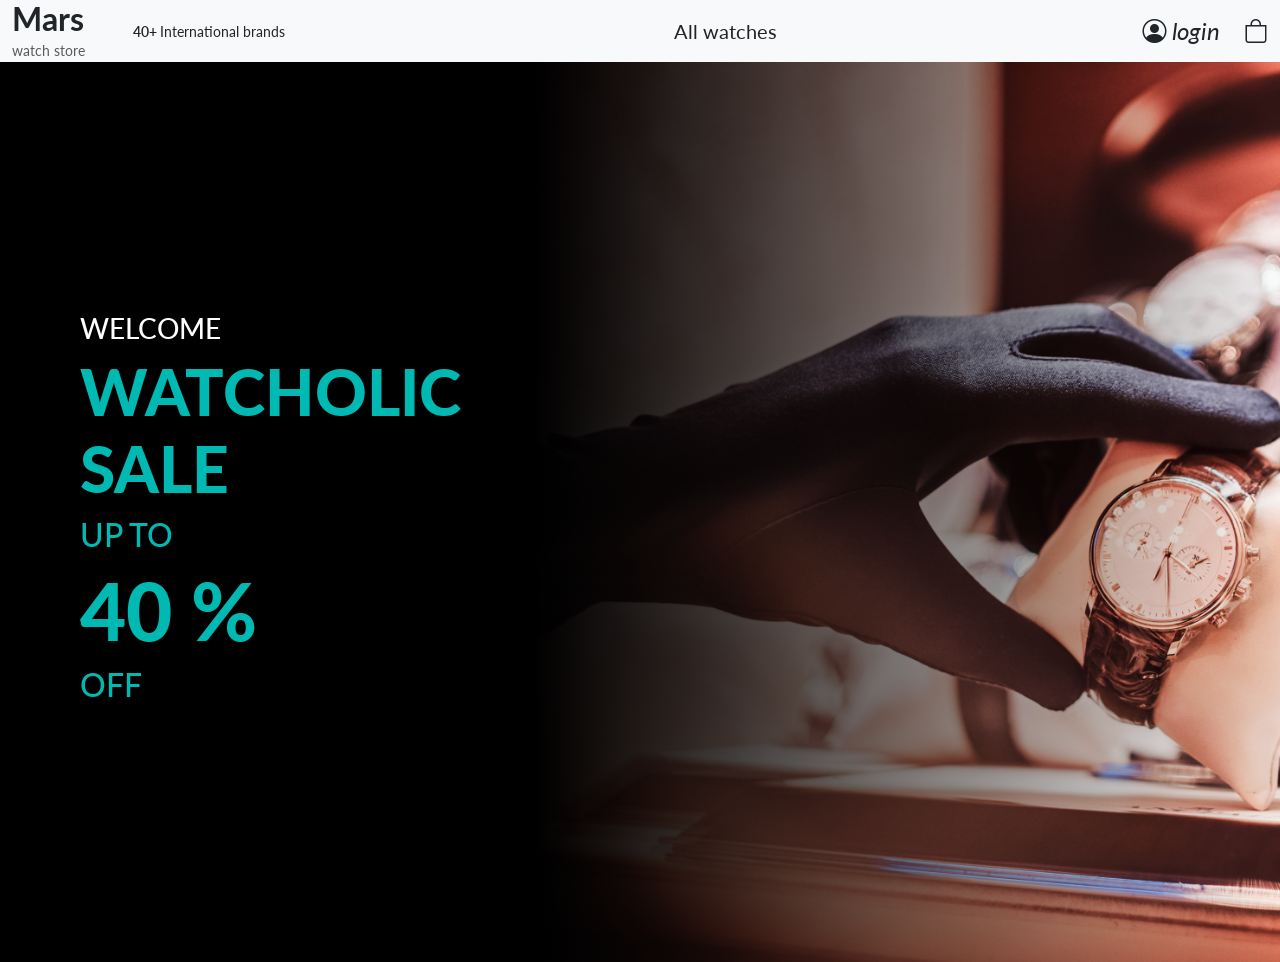
==== public/index.html @ af78f331 "LandingPagev1" ====
<!-- REMEMBER TO WORK ON YOUR BRANCH -->

<!doctype html>
<html lang="en">
  <head>
    <meta charset="utf-8">
    <meta name="viewport" content="width=device-width, initial-scale=1">
    <title>MARS watch store</title>
    <link href="https://cdn.jsdelivr.net/npm/bootstrap@5.3.8/dist/css/bootstrap.min.css" rel="stylesheet" integrity="sha384-sRIl4kxILFvY47J16cr9ZwB07vP4J8+LH7qKQnuqkuIAvNWLzeN8tE5YBujZqJLB" crossorigin="anonymous">
    <link rel="stylesheet" href="./css/landingpage.css">
     <link
      rel="stylesheet" href="https://cdn.jsdelivr.net/npm/bootstrap-icons@1.11.1/font/bootstrap-icons.css"/>
  </head>
  <body class="bg-light">
     <header class="header-custom d-flex align-items-center shadow-sm">
      <div class="container-fluid d-flex align-items-center">
        <div class="me-5">
          <h2 class="m-0 fw-bold">Mars</h2>
          <small class="text-muted">watch store</small>
        </div>

        <span class="me-4 small fw-semibold"
          >40+ <span class="fw-normal">International brands</span></span
        >

        <nav class="d-flex gap-5 ms-auto me-auto menu-links">
          <a href="#" class="nav-link fs-5">All watches</a>
        
        </nav>

        <div class="d-flex gap-4 iconos">
        
          <i class="bi bi-person-circle fs-4"> login</i>
          <i class="bi bi-bag fs-4"></i>
        </div>
      </div>
    </header>

    <main>
      <div class="hero-landing">

          <div class="col-5 header-banner" >
           
              <h3 style="color: white; text-align: center ;">WELCOME</h3>
              <h1 style="color: #00B9B3;text-align: start ; font-weight:900; font-size: 4rem;">WATCHOLIC SALE</h1>

            <div class="row">

              <h2 style="text-align: start ; color: #00B9B3;">UP TO</h2>
              <h1 style="text-align: start; color: #00B9B3; font-weight:900; font-size: 5rem;">40 %</h1>
              <h2 style="text-align: start; color: #00B9B3;">OFF</h2>
            </div>
          
          </div>
          
          <div class="col-7 banner-wrapper">
            <div class="banner-overlay"></div>
            <img class="banner-img" src="./assets/banner.jpg" alt="">
            </div>
      </div>
    </main>

    <script src="https://cdn.jsdelivr.net/npm/bootstrap@5.3.8/dist/js/bootstrap.bundle.min.js" integrity="sha384-FKyoEForCGlyvwx9Hj09JcYn3nv7wiPVlz7YYwJrWVcXK/BmnVDxM+D2scQbITxI" crossorigin="anonymous"></script>
  </body>
</html>
---- public/css/landingpage.css ----
@import url('https://fonts.googleapis.com/css2?family=Lato:ital,wght@0,100;0,300;0,400;0,700;0,900;1,100;1,300;1,400;1,700;1,900&display=swap');

* {
  margin: 0;
  padding: 0;
  box-sizing: border-box;
  font-family: "Lato", sans-serif;
}

.hero-landing{

  display: flex;
  flex-direction: row;
  align-items: center;
  justify-content: center;
}

.header-banner{
  
   display: flex;
  align-items: start;
  justify-content: center;
  flex-direction:column;
  padding-left: 5rem;
   height: 100vh; 
  background-color: black;
}
.banner-wrapper {
    height: 100vh;
    position: relative;       /* necesario para overlay */
    overflow: hidden;
}

/* La imagen recortada tipo máscara */
.banner-img {
    height: 100%;
    object-fit: cover;
    object-position: center;
    display: block;
}

/* Capa negra degradada de arriba a abajo */
.banner-overlay {
    position: absolute;
    top: 0;
    left: 0;
    width: 100%;
    height: 100%;

    background: linear-gradient(
        to right,
        rgba(0, 0, 0, 1) 0%,      /* negro sólido a la izquierda */
        rgba(0, 0, 0, 0.4) 60%,   /* va desapareciendo hacia la derecha */
        rgba(0, 0, 0, 0) 100%     /* transparente a la derecha */
    );

    pointer-events: none;
}
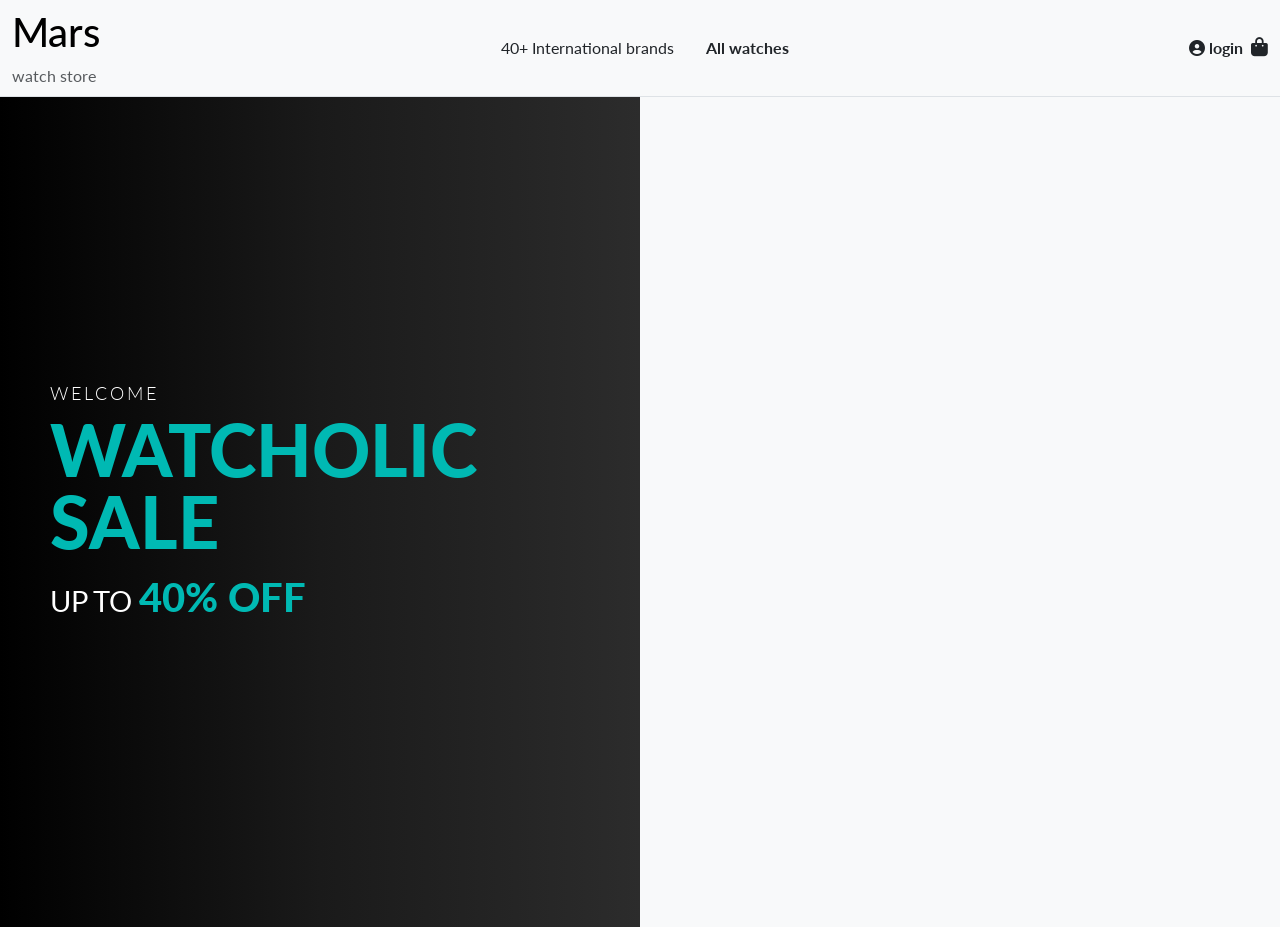
==== commit cbde4cb8: "[ADDED] Agregué el front de la página de inicio" ====
--- a/public/index.html
+++ b/public/index.html
@@ -8,59 +8,74 @@
     <meta name="viewport" content="width=device-width, initial-scale=1">
     <title>MARS watch store</title>
     <link href="https://cdn.jsdelivr.net/npm/bootstrap@5.3.8/dist/css/bootstrap.min.css" rel="stylesheet" integrity="sha384-sRIl4kxILFvY47J16cr9ZwB07vP4J8+LH7qKQnuqkuIAvNWLzeN8tE5YBujZqJLB" crossorigin="anonymous">
-    <link rel="stylesheet" href="./css/landingpage.css">
-     <link
-      rel="stylesheet" href="https://cdn.jsdelivr.net/npm/bootstrap-icons@1.11.1/font/bootstrap-icons.css"/>
+    <link rel="stylesheet" href="https://cdnjs.cloudflare.com/ajax/libs/font-awesome/6.5.1/css/all.min.css" integrity="..." crossorigin="anonymous" referrerpolicy="no-referrer" />
   </head>
   <body class="bg-light">
-     <header class="header-custom d-flex align-items-center shadow-sm">
-      <div class="container-fluid d-flex align-items-center">
-        <div class="me-5">
-          <h2 class="m-0 fw-bold">Mars</h2>
-          <small class="text-muted">watch store</small>
+
+
+<!--NAVBAR-->
+
+    <nav class="navbar navbar-expand-lg border-bottom bg-light">
+      <div class="container-fluid">
+        <a href="#"> 
+          <h1 style="color: black"> Mars </h1>
+          <span class="text-muted"  style="font-size: 1rem; margin-top: -5px;" > watch store </span>
+        </a>
+      
+        <div class="collapse navbar-collapse" id="navbarNav">
+            <ul class="navbar-nav mx-auto me-auto"> 
+              <li class="nav-item me-3">
+                    <a class="nav-link text-dark" href="#">40+ International brands</a>
+                </li>
+                <li class="nav-item">
+                    <a class="nav-link text-dark fw-bold" href="/dashboard.html">All watches</a>
+                </li>
+            </ul>
         </div>
 
-        <span class="me-4 small fw-semibold"
-          >40+ <span class="fw-normal">International brands</span></span
-        >
+        <div class="d-flex align-items-center ms-auto">
+          <a href="/login.html" class="nav-link text-dark me-2">
+            <i class="fa-solid fa-circle-user"></i>
+            <span class="fw-bold">login</span>
+          </a>
 
-        <nav class="d-flex gap-5 ms-auto me-auto menu-links">
-          <a href="#" class="nav-link fs-5">All watches</a>
-        
-        </nav>
+             <a href="/dashboard.html" class="nav-link text-dark">
+             <i class="fa-solid fa-bag-shopping" style="font-size: 1.2rem;"></i>
+            </a>
+       </div>
 
-        <div class="d-flex gap-4 iconos">
-        
-          <i class="bi bi-person-circle fs-4"> login</i>
-          <i class="bi bi-bag fs-4"></i>
+<!--
+
+
+        <div class="d-flex align-items-center ms-auto me-5">
+            
+
+            <a href="/dashboard.html" class="nav-link text-light">
+                <i class="fa-solid fa-bag-shopping" style="font-size: 1.2rem;"></i>
+            </a>
         </div>
+--> 
       </div>
-    </header>
+    </nav>
 
-    <main>
-      <div class="hero-landing">
+    <div class="container-fluid d-flex p-0" style="height: calc(100vh - 70px);">
 
-          <div class="col-5 header-banner" >
-           
-              <h3 style="color: white; text-align: center ;">WELCOME</h3>
-              <h1 style="color: #00B9B3;text-align: start ; font-weight:900; font-size: 4rem;">WATCHOLIC SALE</h1>
+    <div class="left-side d-flex align-items-center  text-white">
+        <div class="promo-text">
+            <p class="welcome">WELCOME</p>
+            <h1 class="sale-title">WATCHOLIC <br> SALE</h1>
+            <p class="discount">UP TO <span class="highlight">40% OFF</span></p>
+        </div>
+        </div>
+    
 
-            <div class="row">
+    <div class="right-side">
+    </div>
 
-              <h2 style="text-align: start ; color: #00B9B3;">UP TO</h2>
-              <h1 style="text-align: start; color: #00B9B3; font-weight:900; font-size: 5rem;">40 %</h1>
-              <h2 style="text-align: start; color: #00B9B3;">OFF</h2>
-            </div>
-          
-          </div>
-          
-          <div class="col-7 banner-wrapper">
-            <div class="banner-overlay"></div>
-            <img class="banner-img" src="./assets/banner.jpg" alt="">
-            </div>
-      </div>
-    </main>
+  </div>
+    
 
+    <link rel="stylesheet" href="./css/style.css">
     <script src="https://cdn.jsdelivr.net/npm/bootstrap@5.3.8/dist/js/bootstrap.bundle.min.js" integrity="sha384-FKyoEForCGlyvwx9Hj09JcYn3nv7wiPVlz7YYwJrWVcXK/BmnVDxM+D2scQbITxI" crossorigin="anonymous"></script>
   </body>
 </html>
--- a/public/css/style.css
+++ b/public/css/style.css
@@ -0,0 +1,126 @@
+@import url('https://fonts.googleapis.com/css2?family=Lato:ital,wght@0,100;0,300;0,400;0,700;0,900;1,100;1,300;1,400;1,700;1,900&display=swap');
+
+* {
+  margin: 0;
+  padding: 0;
+  box-sizing: border-box;
+  font-family: "Lato", sans-serif;
+}
+
+a
+{
+    text-decoration: none;
+}
+
+
+.left-side {
+    width: 50%;
+    background: linear-gradient(to right, #000, #1a1a1a, #2c2c2c);
+    position: relative;
+    padding: 50px;
+}
+
+.right-side {
+    width: 50%;
+    height: 100%;
+    background-image: url('https://relojesmaestrodeltiempo.com.mx/wp-content/uploads/2025/06/el-primer-plano-de-la-mano-en-guantes-del-vendedor-muestra-el-reloj-exclusivo-para-hombres-de-la-nueva-coleccion-en-la-joyeria-de-lujo-scaled-1707x1707.jpg'); 
+    background-size: cover;  
+    background-position: center;  
+}
+
+.promo-text .welcome {
+    font-size: 1.1rem;
+    letter-spacing: 3px;
+    margin-bottom: 5px;
+    text-transform: uppercase;
+    font-weight: 300;
+}
+
+.promo-text .sale-title {
+    font-size: 4.5rem; 
+    font-weight: 900;
+    line-height: 1; 
+    margin-bottom: 10px;
+    color: #00b9b3; 
+}
+
+.promo-text .discount {
+    font-size: 1.8rem;
+    font-weight: 400;
+}
+
+.promo-text .highlight {
+    font-size: 2.5rem; 
+    font-weight: 900;
+    color: #00b9b3; 
+}
+
+
+/* header styles */
+.header-custom {
+    height: 70px;
+    background: #F7F9FB;
+    padding: 0px 30px;
+    box-shadow: 0px 1px 10px rgba(0, 0, 0, 0.16);
+    position: relative; 
+}
+
+
+.menu-links .nav-link {
+    color: #000;
+    font-size: 14px;
+}
+
+.menu-links .nav-link:hover {
+    color: #00b9b3;
+}
+
+.iconos i {
+    cursor: pointer;
+}
+
+.iconos i:hover {
+    color: #00b9b3;
+}
+
+
+
+
+/* Center content vertically and horizontally on the page */
+.page-center {
+  min-height: 100vh;
+  display: flex;
+  align-items: center;
+  justify-content: center;
+}
+
+/* form & image login */
+.custom-container {
+  background: #f8f9fa;
+  border-radius: 15px;
+  box-shadow: 0 0 20px 20px rgba(0, 0, 0, 0.126);
+}
+
+.image-section {
+  border-radius: 0 15px 15px 0;
+  overflow: hidden;
+}
+
+.form-section {
+  padding: 3rem;
+}
+
+  .input-line {
+  border: none;
+  border-bottom: 1px solid #000;
+  border-radius: 0;
+  padding-left: 0;
+  background: #f8f9fa;
+}
+
+.input-line:focus {
+  box-shadow: none;
+  border-bottom: 2px solid #000;
+    background: #f8f9fa;
+
+}
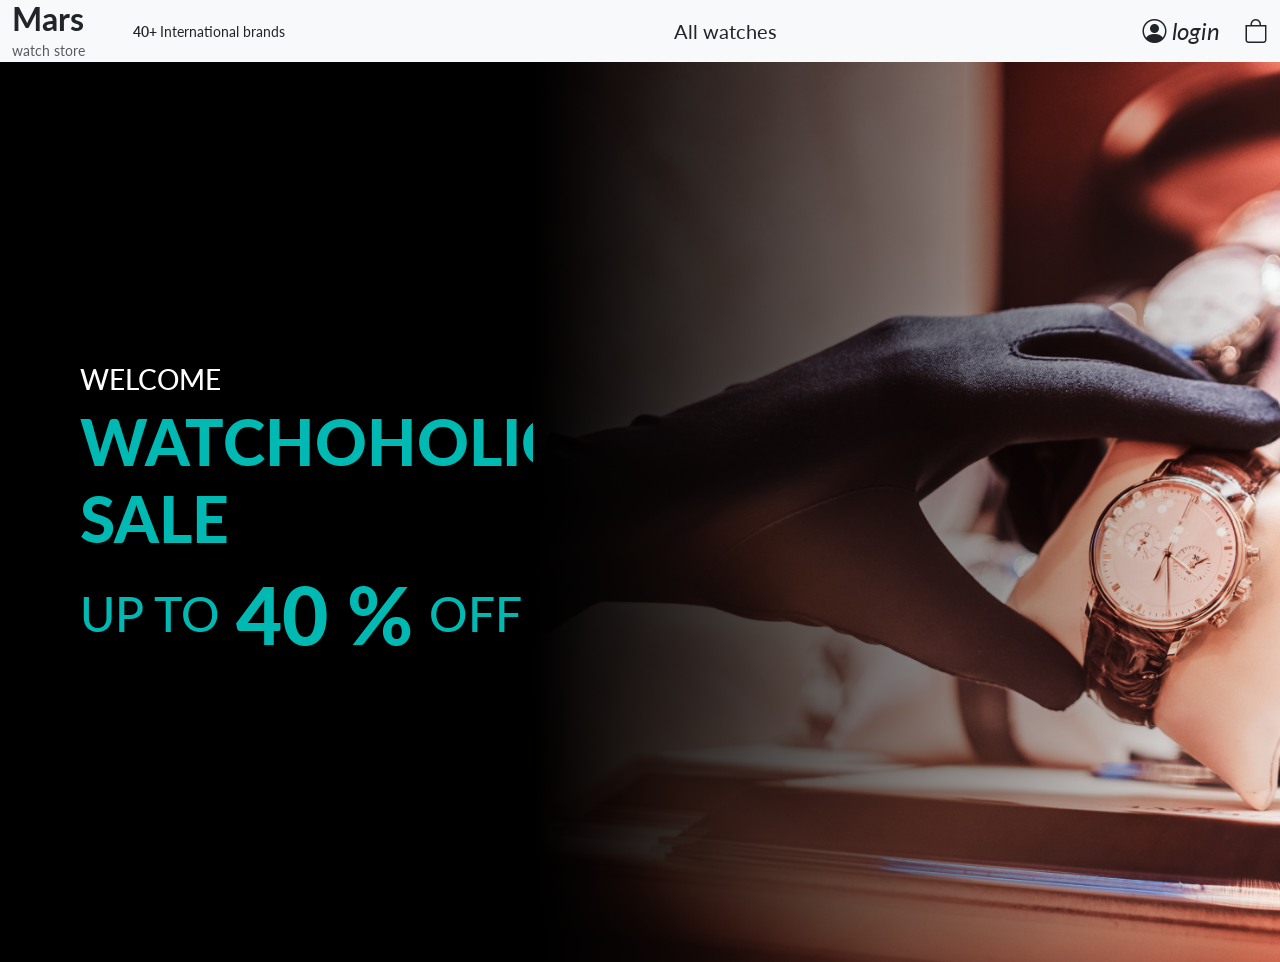
==== commit 14bcfa92: "commit to merge" ====
--- a/public/index.html
+++ b/public/index.html
@@ -8,74 +8,59 @@
     <meta name="viewport" content="width=device-width, initial-scale=1">
     <title>MARS watch store</title>
     <link href="https://cdn.jsdelivr.net/npm/bootstrap@5.3.8/dist/css/bootstrap.min.css" rel="stylesheet" integrity="sha384-sRIl4kxILFvY47J16cr9ZwB07vP4J8+LH7qKQnuqkuIAvNWLzeN8tE5YBujZqJLB" crossorigin="anonymous">
-    <link rel="stylesheet" href="https://cdnjs.cloudflare.com/ajax/libs/font-awesome/6.5.1/css/all.min.css" integrity="..." crossorigin="anonymous" referrerpolicy="no-referrer" />
+    <link rel="stylesheet" href="./css/landingpage.css">
+     <link
+      rel="stylesheet" href="https://cdn.jsdelivr.net/npm/bootstrap-icons@1.11.1/font/bootstrap-icons.css"/>
   </head>
   <body class="bg-light">
-
-
-<!--NAVBAR-->
-
-    <nav class="navbar navbar-expand-lg border-bottom bg-light">
-      <div class="container-fluid">
-        <a href="#"> 
-          <h1 style="color: black"> Mars </h1>
-          <span class="text-muted"  style="font-size: 1rem; margin-top: -5px;" > watch store </span>
-        </a>
-      
-        <div class="collapse navbar-collapse" id="navbarNav">
-            <ul class="navbar-nav mx-auto me-auto"> 
-              <li class="nav-item me-3">
-                    <a class="nav-link text-dark" href="#">40+ International brands</a>
-                </li>
-                <li class="nav-item">
-                    <a class="nav-link text-dark fw-bold" href="/dashboard.html">All watches</a>
-                </li>
-            </ul>
+     <header class="header-custom d-flex align-items-center shadow-sm">
+      <div class="container-fluid d-flex align-items-center">
+        <div class="me-5">
+          <h2 class="m-0 fw-bold">Mars</h2>
+          <small class="text-muted">watch store</small>
         </div>
 
-        <div class="d-flex align-items-center ms-auto">
-          <a href="/login.html" class="nav-link text-dark me-2">
-            <i class="fa-solid fa-circle-user"></i>
-            <span class="fw-bold">login</span>
-          </a>
+        <span class="me-4 small fw-semibold"
+          >40+ <span class="fw-normal">International brands</span></span
+        >
 
-             <a href="/dashboard.html" class="nav-link text-dark">
-             <i class="fa-solid fa-bag-shopping" style="font-size: 1.2rem;"></i>
-            </a>
-       </div>
+        <nav class="d-flex gap-5 ms-auto me-auto menu-links">
+          <a href="#" class="nav-link fs-5">All watches</a>
+        
+        </nav>
 
-<!--
+        <div class="d-flex gap-4 iconos">
+        
+          <i class="bi bi-person-circle fs-4"> login</i>
+          <i class="bi bi-bag fs-4"></i>
+        </div>
+      </div>
+    </header>
 
+    <main>
+      <div class="hero-landing">
 
-        <div class="d-flex align-items-center ms-auto me-5">
-            
+          <div class="col-5 header-banner" >
+           
+              <h3 style="color: white; text-align: center ;">WELCOME</h3>
+              <h1 style="color: #00B9B3;text-align: start ; font-weight:900; font-size: 4rem;">WATCHOHOLIC SALE</h1>
 
-            <a href="/dashboard.html" class="nav-link text-light">
-                <i class="fa-solid fa-bag-shopping" style="font-size: 1.2rem;"></i>
-            </a>
-        </div>
---> 
+            <div class="promo-row">
+              <h2 class="small">UP TO</h2>
+              <h1 class="big">40 %</h1>
+              <h2 class="small">OFF</h2>
+            </div>
+
+          
+          </div>
+          
+          <div class="col-7 banner-wrapper">
+            <div class="banner-overlay"></div>
+            <img class="banner-img" src="./assets/banner.jpg" alt="">
+            </div>
       </div>
-    </nav>
+    </main>
 
-    <div class="container-fluid d-flex p-0" style="height: calc(100vh - 70px);">
-
-    <div class="left-side d-flex align-items-center  text-white">
-        <div class="promo-text">
-            <p class="welcome">WELCOME</p>
-            <h1 class="sale-title">WATCHOLIC <br> SALE</h1>
-            <p class="discount">UP TO <span class="highlight">40% OFF</span></p>
-        </div>
-        </div>
-    
-
-    <div class="right-side">
-    </div>
-
-  </div>
-    
-
-    <link rel="stylesheet" href="./css/style.css">
     <script src="https://cdn.jsdelivr.net/npm/bootstrap@5.3.8/dist/js/bootstrap.bundle.min.js" integrity="sha384-FKyoEForCGlyvwx9Hj09JcYn3nv7wiPVlz7YYwJrWVcXK/BmnVDxM+D2scQbITxI" crossorigin="anonymous"></script>
   </body>
 </html>
--- a/public/css/landingpage.css
+++ b/public/css/landingpage.css
@@ -0,0 +1,78 @@
+@import url('https://fonts.googleapis.com/css2?family=Lato:ital,wght@0,100;0,300;0,400;0,700;0,900;1,100;1,300;1,400;1,700;1,900&display=swap');
+
+* {
+  margin: 0;
+  padding: 0;
+  box-sizing: border-box;
+  font-family: "Lato", sans-serif;
+}
+
+.hero-landing{
+
+  display: flex;
+  flex-direction: row;
+  align-items: center;
+  justify-content: center;
+}
+
+.header-banner{
+  
+   display: flex;
+  align-items: start;
+  justify-content: center;
+  flex-direction:column;
+  padding-left: 5rem;
+   height: 100vh; 
+  background-color: black;
+}
+.banner-wrapper {
+    height: 100vh;
+    position: relative;       /* necesario para overlay */
+    overflow: hidden;
+}
+
+/* La imagen recortada tipo máscara */
+.banner-img {
+    height: 100%;
+    object-fit: cover;
+    object-position: center;
+    display: block;
+}
+
+/* Capa negra degradada de arriba a abajo */
+.banner-overlay {
+    position: absolute;
+    top: 0;
+    left: 0;
+    width: 100%;
+    height: 100%;
+
+    background: linear-gradient(
+        to right,
+        rgba(0, 0, 0, 1) 0%,      /* negro sólido a la izquierda */
+        rgba(0, 0, 0, 0.4) 60%,   /* va desapareciendo hacia la derecha */
+        rgba(0, 0, 0, 0) 100%     /* transparente a la derecha */
+    );
+
+    pointer-events: none;
+}
+
+.promo-row {
+    display: flex;
+    align-items: center;   /* CENTRA verticalmente los textos */
+    gap: 1rem;           /* espacio entre textos */
+}
+
+.promo-row .small {
+    font-size: 3rem;     /* ajusta según tu diseño */
+    color: #00B9B3;
+    margin: 0;
+}
+
+.promo-row .big {
+    font-size: 5rem;       /* tu tamaño grande */
+    font-weight: 900;
+    color: #00B9B3;
+    margin: 0;
+}
+
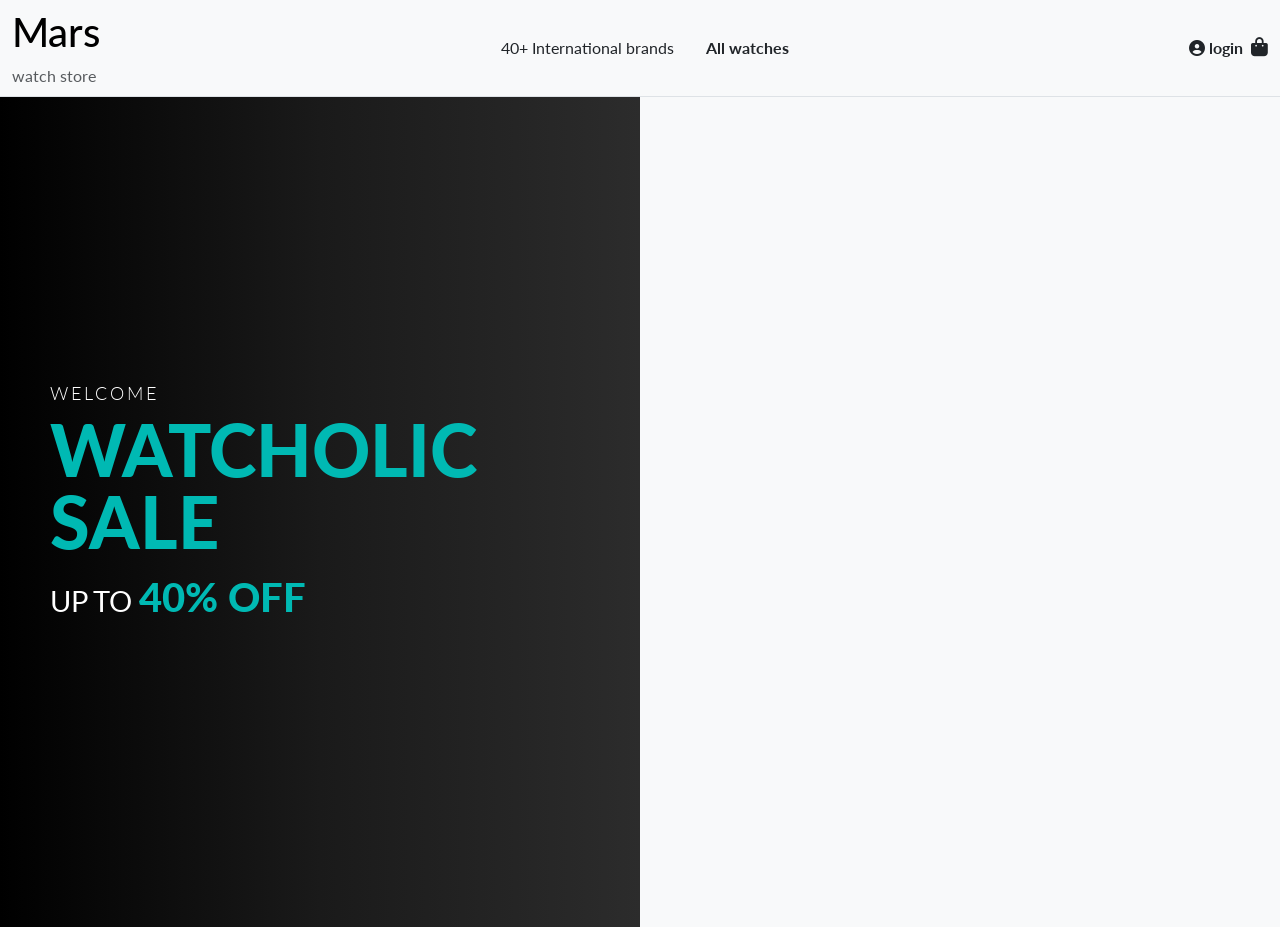
==== commit e9f2dfe8: "Merge branch 'main' of https://github.com/Cloneeu/MARS" ====
--- a/public/index.html
+++ b/public/index.html
@@ -8,59 +8,74 @@
     <meta name="viewport" content="width=device-width, initial-scale=1">
     <title>MARS watch store</title>
     <link href="https://cdn.jsdelivr.net/npm/bootstrap@5.3.8/dist/css/bootstrap.min.css" rel="stylesheet" integrity="sha384-sRIl4kxILFvY47J16cr9ZwB07vP4J8+LH7qKQnuqkuIAvNWLzeN8tE5YBujZqJLB" crossorigin="anonymous">
-    <link rel="stylesheet" href="./css/landingpage.css">
-     <link
-      rel="stylesheet" href="https://cdn.jsdelivr.net/npm/bootstrap-icons@1.11.1/font/bootstrap-icons.css"/>
+    <link rel="stylesheet" href="https://cdnjs.cloudflare.com/ajax/libs/font-awesome/6.5.1/css/all.min.css" integrity="..." crossorigin="anonymous" referrerpolicy="no-referrer" />
   </head>
   <body class="bg-light">
-     <header class="header-custom d-flex align-items-center shadow-sm">
-      <div class="container-fluid d-flex align-items-center">
-        <div class="me-5">
-          <h2 class="m-0 fw-bold">Mars</h2>
-          <small class="text-muted">watch store</small>
+
+
+<!--NAVBAR-->
+
+    <nav class="navbar navbar-expand-lg border-bottom bg-light">
+      <div class="container-fluid">
+        <a href="#"> 
+          <h1 style="color: black"> Mars </h1>
+          <span class="text-muted"  style="font-size: 1rem; margin-top: -5px;" > watch store </span>
+        </a>
+      
+        <div class="collapse navbar-collapse" id="navbarNav">
+            <ul class="navbar-nav mx-auto me-auto"> 
+              <li class="nav-item me-3">
+                    <a class="nav-link text-dark" href="#">40+ International brands</a>
+                </li>
+                <li class="nav-item">
+                    <a class="nav-link text-dark fw-bold" href="dashboard.html">All watches</a>
+                </li>
+            </ul>
         </div>
 
-        <span class="me-4 small fw-semibold"
-          >40+ <span class="fw-normal">International brands</span></span
-        >
+        <div class="d-flex align-items-center ms-auto">
+          <a href="/login.html" class="nav-link text-dark me-2">
+            <i class="fa-solid fa-circle-user"></i>
+            <span class="fw-bold">login</span>
+          </a>
 
-        <nav class="d-flex gap-5 ms-auto me-auto menu-links">
-          <a href="#" class="nav-link fs-5">All watches</a>
-        
-        </nav>
+             <a href="/dashboard.html" class="nav-link text-dark">
+             <i class="fa-solid fa-bag-shopping" style="font-size: 1.2rem;"></i>
+            </a>
+       </div>
 
-        <div class="d-flex gap-4 iconos">
-        
-          <i class="bi bi-person-circle fs-4"> login</i>
-          <i class="bi bi-bag fs-4"></i>
+<!--
+
+
+        <div class="d-flex align-items-center ms-auto me-5">
+            
+
+            <a href="/dashboard.html" class="nav-link text-light">
+                <i class="fa-solid fa-bag-shopping" style="font-size: 1.2rem;"></i>
+            </a>
         </div>
+--> 
       </div>
-    </header>
+    </nav>
 
-    <main>
-      <div class="hero-landing">
+    <div class="container-fluid d-flex p-0" style="height: calc(100vh - 70px);">
 
-          <div class="col-5 header-banner" >
-           
-              <h3 style="color: white; text-align: center ;">WELCOME</h3>
-              <h1 style="color: #00B9B3;text-align: start ; font-weight:900; font-size: 4rem;">WATCHOHOLIC SALE</h1>
+    <div class="left-side d-flex align-items-center  text-white">
+        <div class="promo-text">
+            <p class="welcome">WELCOME</p>
+            <h1 class="sale-title">WATCHOLIC <br> SALE</h1>
+            <p class="discount">UP TO <span class="highlight">40% OFF</span></p>
+        </div>
+        </div>
+    
 
-            <div class="promo-row">
-              <h2 class="small">UP TO</h2>
-              <h1 class="big">40 %</h1>
-              <h2 class="small">OFF</h2>
-            </div>
+    <div class="right-side">
+    </div>
 
-          
-          </div>
-          
-          <div class="col-7 banner-wrapper">
-            <div class="banner-overlay"></div>
-            <img class="banner-img" src="./assets/banner.jpg" alt="">
-            </div>
-      </div>
-    </main>
+  </div>
+    
 
+    <link rel="stylesheet" href="./css/style.css">
     <script src="https://cdn.jsdelivr.net/npm/bootstrap@5.3.8/dist/js/bootstrap.bundle.min.js" integrity="sha384-FKyoEForCGlyvwx9Hj09JcYn3nv7wiPVlz7YYwJrWVcXK/BmnVDxM+D2scQbITxI" crossorigin="anonymous"></script>
   </body>
 </html>
--- a/public/css/style.css
+++ b/public/css/style.css
@@ -0,0 +1,126 @@
+@import url('https://fonts.googleapis.com/css2?family=Lato:ital,wght@0,100;0,300;0,400;0,700;0,900;1,100;1,300;1,400;1,700;1,900&display=swap');
+
+* {
+  margin: 0;
+  padding: 0;
+  box-sizing: border-box;
+  font-family: "Lato", sans-serif;
+}
+
+a
+{
+    text-decoration: none;
+}
+
+
+.left-side {
+    width: 50%;
+    background: linear-gradient(to right, #000, #1a1a1a, #2c2c2c);
+    position: relative;
+    padding: 50px;
+}
+
+.right-side {
+    width: 50%;
+    height: 100%;
+    background-image: url('https://relojesmaestrodeltiempo.com.mx/wp-content/uploads/2025/06/el-primer-plano-de-la-mano-en-guantes-del-vendedor-muestra-el-reloj-exclusivo-para-hombres-de-la-nueva-coleccion-en-la-joyeria-de-lujo-scaled-1707x1707.jpg'); 
+    background-size: cover;  
+    background-position: center;  
+}
+
+.promo-text .welcome {
+    font-size: 1.1rem;
+    letter-spacing: 3px;
+    margin-bottom: 5px;
+    text-transform: uppercase;
+    font-weight: 300;
+}
+
+.promo-text .sale-title {
+    font-size: 4.5rem; 
+    font-weight: 900;
+    line-height: 1; 
+    margin-bottom: 10px;
+    color: #00b9b3; 
+}
+
+.promo-text .discount {
+    font-size: 1.8rem;
+    font-weight: 400;
+}
+
+.promo-text .highlight {
+    font-size: 2.5rem; 
+    font-weight: 900;
+    color: #00b9b3; 
+}
+
+
+/* header styles */
+.header-custom {
+    height: 70px;
+    background: #F7F9FB;
+    padding: 0px 30px;
+    box-shadow: 0px 1px 10px rgba(0, 0, 0, 0.16);
+    position: relative; 
+}
+
+
+.menu-links .nav-link {
+    color: #000;
+    font-size: 14px;
+}
+
+.menu-links .nav-link:hover {
+    color: #00b9b3;
+}
+
+.iconos i {
+    cursor: pointer;
+}
+
+.iconos i:hover {
+    color: #00b9b3;
+}
+
+
+
+
+/* Center content vertically and horizontally on the page */
+.page-center {
+  min-height: 100vh;
+  display: flex;
+  align-items: center;
+  justify-content: center;
+}
+
+/* form & image login */
+.custom-container {
+  background: #f8f9fa;
+  border-radius: 15px;
+  box-shadow: 0 0 20px 20px rgba(0, 0, 0, 0.126);
+}
+
+.image-section {
+  border-radius: 0 15px 15px 0;
+  overflow: hidden;
+}
+
+.form-section {
+  padding: 3rem;
+}
+
+  .input-line {
+  border: none;
+  border-bottom: 1px solid #000;
+  border-radius: 0;
+  padding-left: 0;
+  background: #f8f9fa;
+}
+
+.input-line:focus {
+  box-shadow: none;
+  border-bottom: 2px solid #000;
+    background: #f8f9fa;
+
+}
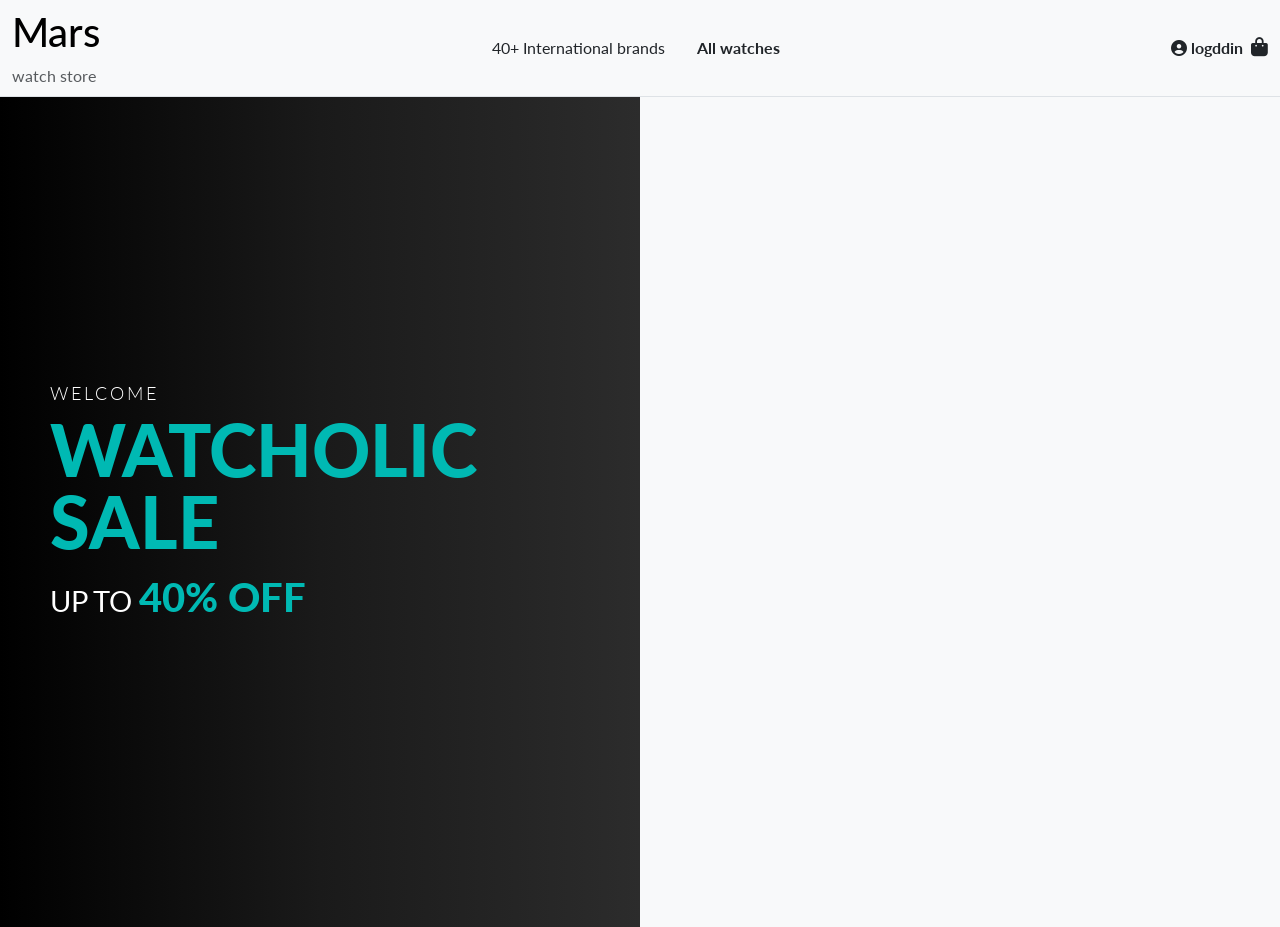
==== commit 1b619a97: "workingregister_form" ====
--- a/public/index.html
+++ b/public/index.html
@@ -28,18 +28,18 @@
                     <a class="nav-link text-dark" href="#">40+ International brands</a>
                 </li>
                 <li class="nav-item">
-                    <a class="nav-link text-dark fw-bold" href="dashboard.html">All watches</a>
+                    <a class="nav-link text-dark fw-bold" href="login.html">All watches</a>
                 </li>
             </ul>
         </div>
 
         <div class="d-flex align-items-center ms-auto">
-          <a href="/login.html" class="nav-link text-dark me-2">
+          <a href="login.html" class="nav-link text-dark me-2">
             <i class="fa-solid fa-circle-user"></i>
-            <span class="fw-bold">login</span>
+            <span class="fw-bold">logddin</span>
           </a>
 
-             <a href="/dashboard.html" class="nav-link text-dark">
+             <a href="./dashboard.html" class="nav-link text-dark">
              <i class="fa-solid fa-bag-shopping" style="font-size: 1.2rem;"></i>
             </a>
        </div>
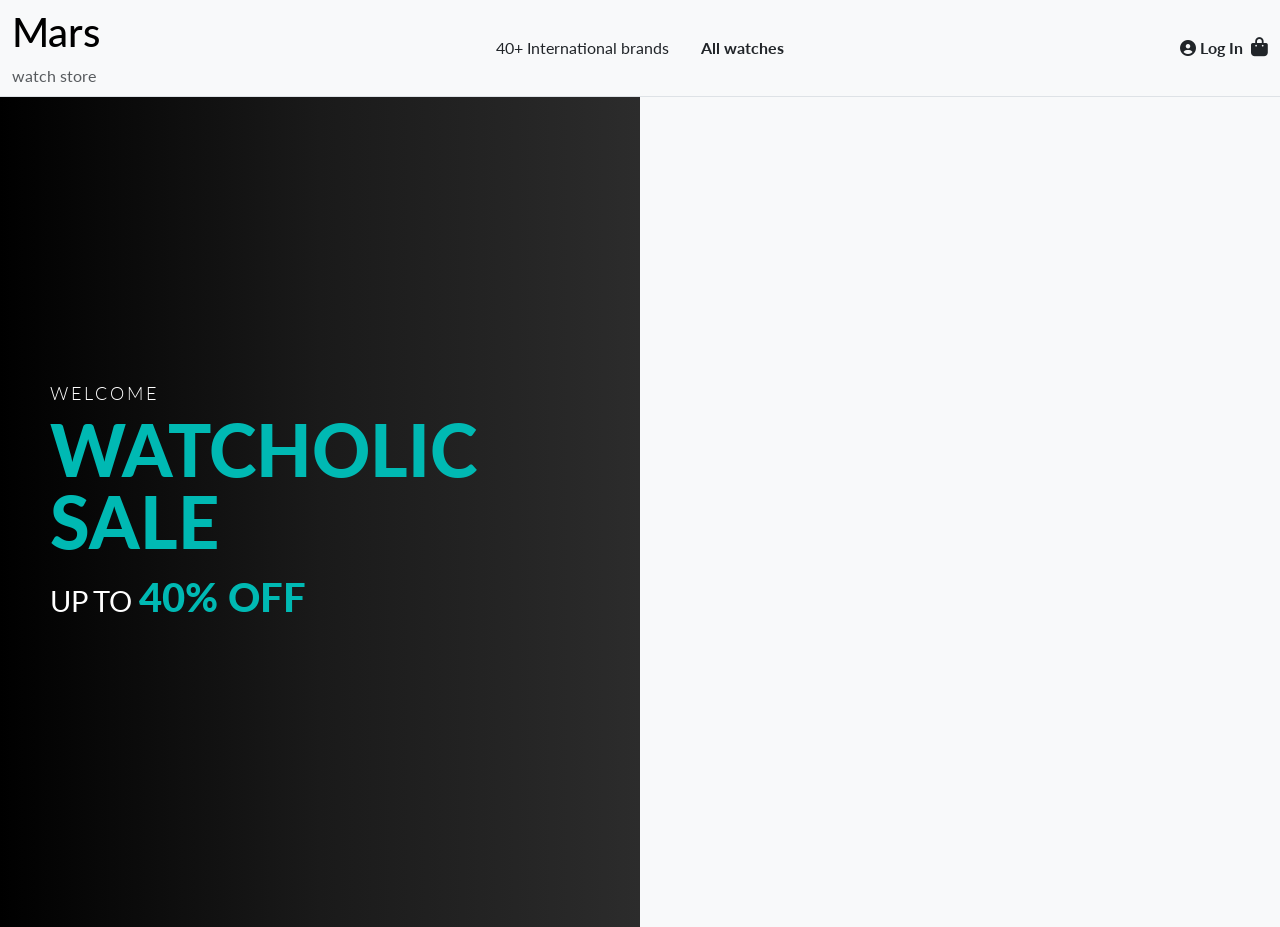
==== commit 805556b7: "Completado. MVP listo" ====
--- a/public/index.html
+++ b/public/index.html
@@ -36,7 +36,7 @@
         <div class="d-flex align-items-center ms-auto">
           <a href="login.html" class="nav-link text-dark me-2">
             <i class="fa-solid fa-circle-user"></i>
-            <span class="fw-bold">logddin</span>
+            <span class="fw-bold">Log In</span>
           </a>
 
              <a href="./dashboard.html" class="nav-link text-dark">
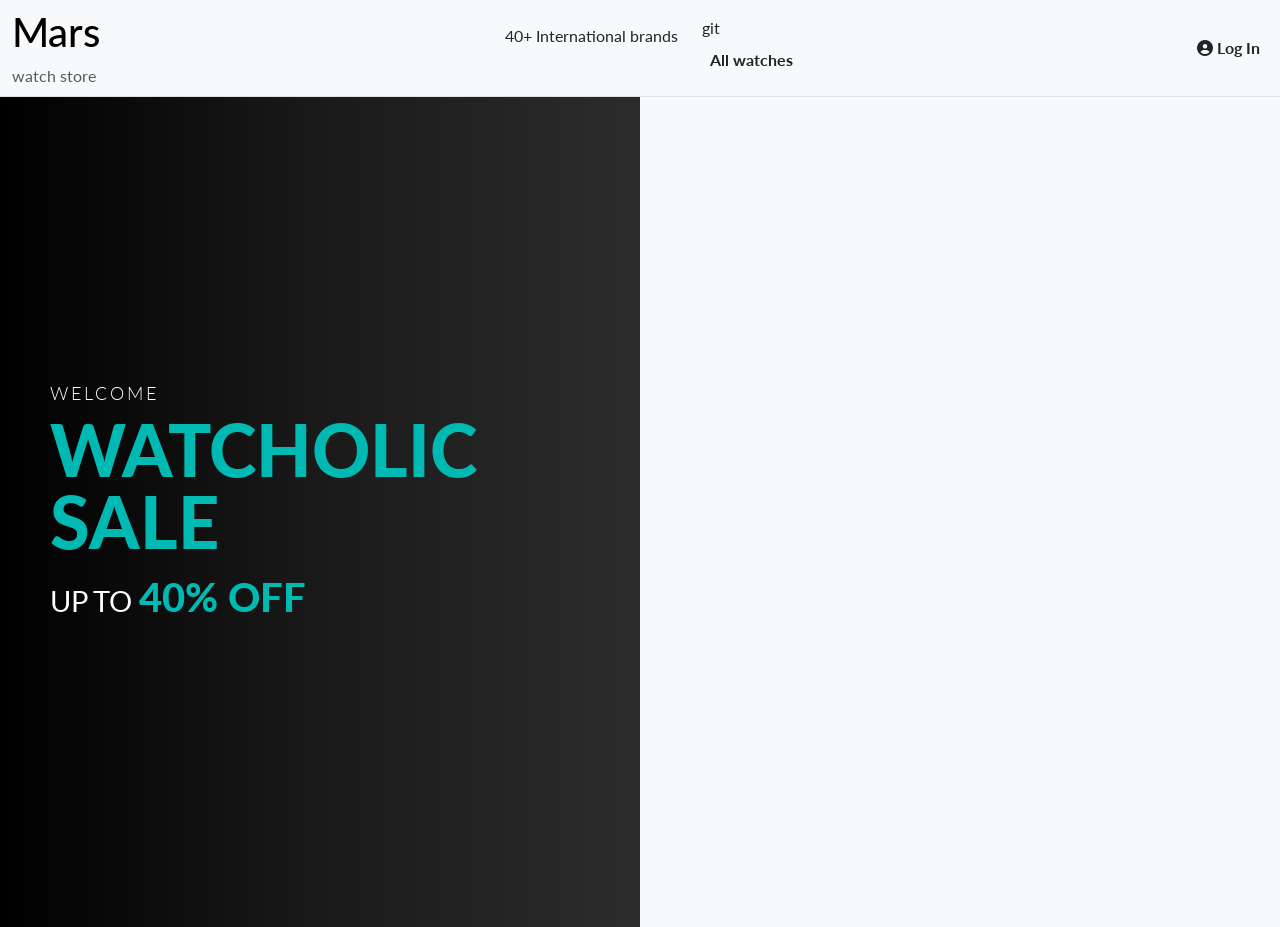
==== commit 2ae7dffc: "Mvp 2" ====
--- a/public/index.html
+++ b/public/index.html
@@ -27,7 +27,7 @@
               <li class="nav-item me-3">
                     <a class="nav-link text-dark" href="#">40+ International brands</a>
                 </li>
-                <li class="nav-item">
+                <li class="nav-item">git 
                     <a class="nav-link text-dark fw-bold" href="login.html">All watches</a>
                 </li>
             </ul>
@@ -39,9 +39,7 @@
             <span class="fw-bold">Log In</span>
           </a>
 
-             <a href="./dashboard.html" class="nav-link text-dark">
-             <i class="fa-solid fa-bag-shopping" style="font-size: 1.2rem;"></i>
-            </a>
+            
        </div>
 
 <!--
